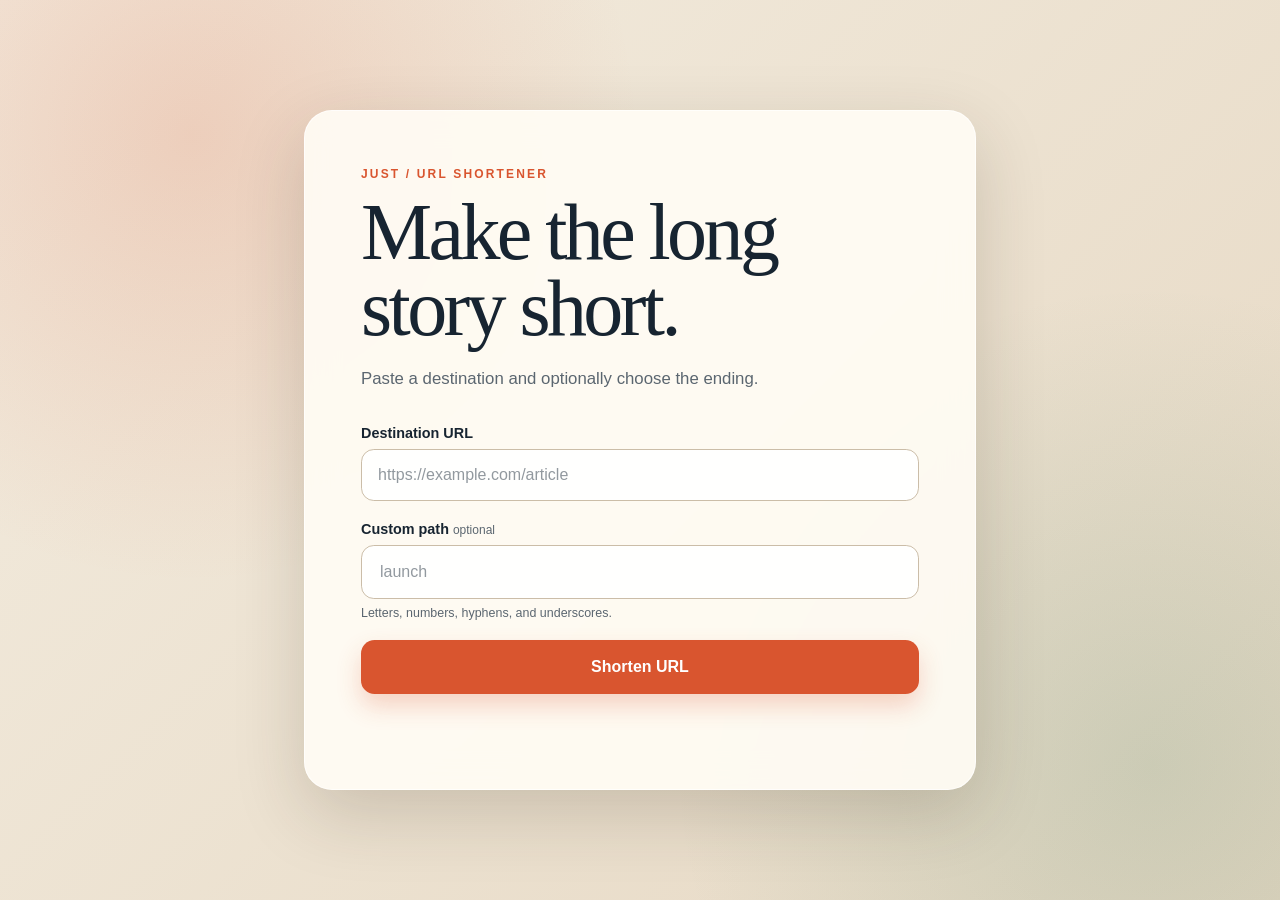
==== src/main/resources/static/ui/index.html @ 79a8b8de "feat: add URL shortener UI shell" ====
<!doctype html>
<html lang="en">
<head>
    <meta charset="utf-8">
    <meta name="viewport" content="width=device-width, initial-scale=1">
    <meta name="description" content="Shorten a URL with an optional custom path.">
    <title>JUST - URL Shortener</title>
    <link rel="stylesheet" href="./styles.css">
    <script src="./app.js" defer></script>
</head>
<body>
<main class="page-shell">
    <section class="shortener-card" aria-labelledby="page-title">
        <p class="eyebrow">JUST / URL SHORTENER</p>
        <h1 id="page-title">Make the long story short.</h1>
        <p class="intro">
            Paste a destination and optionally choose the ending.
        </p>

        <form id="shorten-form">
            <div class="field">
                <label for="original-url">Destination URL</label>
                <input
                        id="original-url"
                        name="url"
                        type="url"
                        inputmode="url"
                        autocomplete="url"
                        maxlength="2048"
                        placeholder="https://example.com/article"
                        required>
            </div>

            <div class="field">
                <label for="custom-path">
                    Custom path <span class="optional">optional</span>
                </label>
                <div class="path-input">
                    <span id="origin-prefix" class="origin-prefix" aria-hidden="true"></span>
                    <input
                            id="custom-path"
                            name="customPath"
                            type="text"
                            pattern="[A-Za-z0-9_-]+"
                            maxlength="64"
                            autocomplete="off"
                            spellcheck="false"
                            placeholder="launch">
                </div>
                <p class="field-hint">Letters, numbers, hyphens, and underscores.</p>
            </div>

            <button id="shorten-button" class="primary-button" type="submit">
                Shorten URL
            </button>
        </form>

        <section id="result" class="result" hidden>
            <p class="result-label">Your short link</p>
            <a
                    id="short-url"
                    href="#"
                    target="_blank"
                    rel="noopener noreferrer"></a>
            <button id="copy-button" class="copy-button" type="button">Copy</button>
        </section>

        <p id="status" class="status" role="status" aria-live="polite"></p>
        <noscript>
            <p class="status status-error">JavaScript is required to shorten URLs.</p>
        </noscript>
    </section>
</main>
</body>
</html>
---- src/main/resources/static/ui/styles.css ----
:root {
    --canvas: #f3ecdf;
    --canvas-deep: #e6d8c3;
    --paper: rgba(255, 252, 245, 0.92);
    --ink: #172431;
    --muted: #5b6670;
    --line: #cbbda8;
    --accent: #d9552f;
    --accent-dark: #a9361b;
    --success: #216e4e;
    --error: #a62d2d;
    --shadow: 0 24px 70px rgba(50, 38, 22, 0.18);
}

* {
    box-sizing: border-box;
}

body {
    min-height: 100vh;
    margin: 0;
    color: var(--ink);
    background:
        radial-gradient(circle at 15% 15%, rgba(217, 85, 47, 0.18), transparent 28rem),
        radial-gradient(circle at 90% 85%, rgba(33, 110, 78, 0.14), transparent 30rem),
        linear-gradient(135deg, var(--canvas), var(--canvas-deep));
    font-family: "Avenir Next", "Gill Sans", "Trebuchet MS", sans-serif;
}

.page-shell {
    display: grid;
    min-height: 100vh;
    place-items: center;
    padding: 2rem 1rem;
}

.shortener-card {
    width: min(100%, 42rem);
    padding: clamp(1.5rem, 5vw, 3.5rem);
    border: 1px solid rgba(255, 255, 255, 0.72);
    border-radius: 1.75rem;
    background: var(--paper);
    box-shadow: var(--shadow);
    backdrop-filter: blur(16px);
}

.eyebrow {
    margin: 0 0 0.8rem;
    color: var(--accent);
    font-size: 0.75rem;
    font-weight: 800;
    letter-spacing: 0.18em;
}

h1 {
    max-width: 11ch;
    margin: 0;
    font-family: Georgia, "Times New Roman", serif;
    font-size: clamp(2.6rem, 9vw, 5rem);
    font-weight: 500;
    line-height: 0.95;
    letter-spacing: -0.045em;
}

.intro {
    max-width: 30rem;
    margin: 1.25rem 0 2rem;
    color: var(--muted);
    font-size: 1.05rem;
    line-height: 1.6;
}

.field {
    margin-bottom: 1.25rem;
}

label {
    display: block;
    margin-bottom: 0.5rem;
    font-size: 0.9rem;
    font-weight: 750;
}

.optional {
    color: var(--muted);
    font-size: 0.75rem;
    font-weight: 500;
}

input {
    width: 100%;
    min-height: 3.25rem;
    border: 1px solid var(--line);
    border-radius: 0.8rem;
    outline: none;
    background: rgba(255, 255, 255, 0.86);
    color: var(--ink);
    font: inherit;
}

#original-url {
    padding: 0 1rem;
}

input::placeholder {
    color: #92999f;
}

input:focus {
    border-color: var(--accent);
    box-shadow: 0 0 0 4px rgba(217, 85, 47, 0.14);
}

.path-input {
    display: flex;
    align-items: center;
    overflow: hidden;
    border: 1px solid var(--line);
    border-radius: 0.8rem;
    background: rgba(255, 255, 255, 0.86);
}

.path-input:focus-within {
    border-color: var(--accent);
    box-shadow: 0 0 0 4px rgba(217, 85, 47, 0.14);
}

.path-input input {
    min-width: 0;
    border: 0;
    border-radius: 0;
    box-shadow: none;
    background: transparent;
}

.origin-prefix {
    display: block;
    max-width: 55%;
    padding-left: 1rem;
    overflow: hidden;
    color: var(--muted);
    font-size: 0.9rem;
    text-overflow: ellipsis;
    white-space: nowrap;
}

.field-hint {
    margin: 0.45rem 0 0;
    color: var(--muted);
    font-size: 0.78rem;
}

.primary-button,
.copy-button {
    border: 0;
    cursor: pointer;
    font: inherit;
    font-weight: 750;
}

.primary-button {
    width: 100%;
    min-height: 3.4rem;
    border-radius: 0.85rem;
    background: var(--accent);
    color: white;
    box-shadow: 0 12px 24px rgba(217, 85, 47, 0.24);
}

.primary-button:hover {
    background: var(--accent-dark);
}

.primary-button:disabled {
    cursor: wait;
    opacity: 0.62;
}

.result {
    display: grid;
    grid-template-columns: minmax(0, 1fr) auto;
    gap: 0.65rem;
    align-items: center;
    margin-top: 1.5rem;
    padding: 1rem;
    border: 1px solid #b9d4c5;
    border-radius: 0.9rem;
    background: #eef8f2;
}

.result[hidden] {
    display: none;
}

.result-label {
    grid-column: 1 / -1;
    margin: 0;
    color: var(--success);
    font-size: 0.76rem;
    font-weight: 800;
    letter-spacing: 0.08em;
    text-transform: uppercase;
}

#short-url {
    min-width: 0;
    overflow: hidden;
    color: var(--success);
    font-weight: 700;
    text-overflow: ellipsis;
    white-space: nowrap;
}

.copy-button {
    padding: 0.65rem 0.9rem;
    border-radius: 0.65rem;
    background: var(--success);
    color: white;
}

.status {
    min-height: 1.4rem;
    margin: 1rem 0 0;
    color: var(--muted);
    font-size: 0.9rem;
}

.status[data-kind="success"] {
    color: var(--success);
}

.status[data-kind="error"],
.status-error {
    color: var(--error);
}

@media (max-width: 36rem) {
    .shortener-card {
        border-radius: 1.2rem;
    }

    .result {
        grid-template-columns: 1fr;
    }

    .copy-button {
        width: 100%;
    }
}
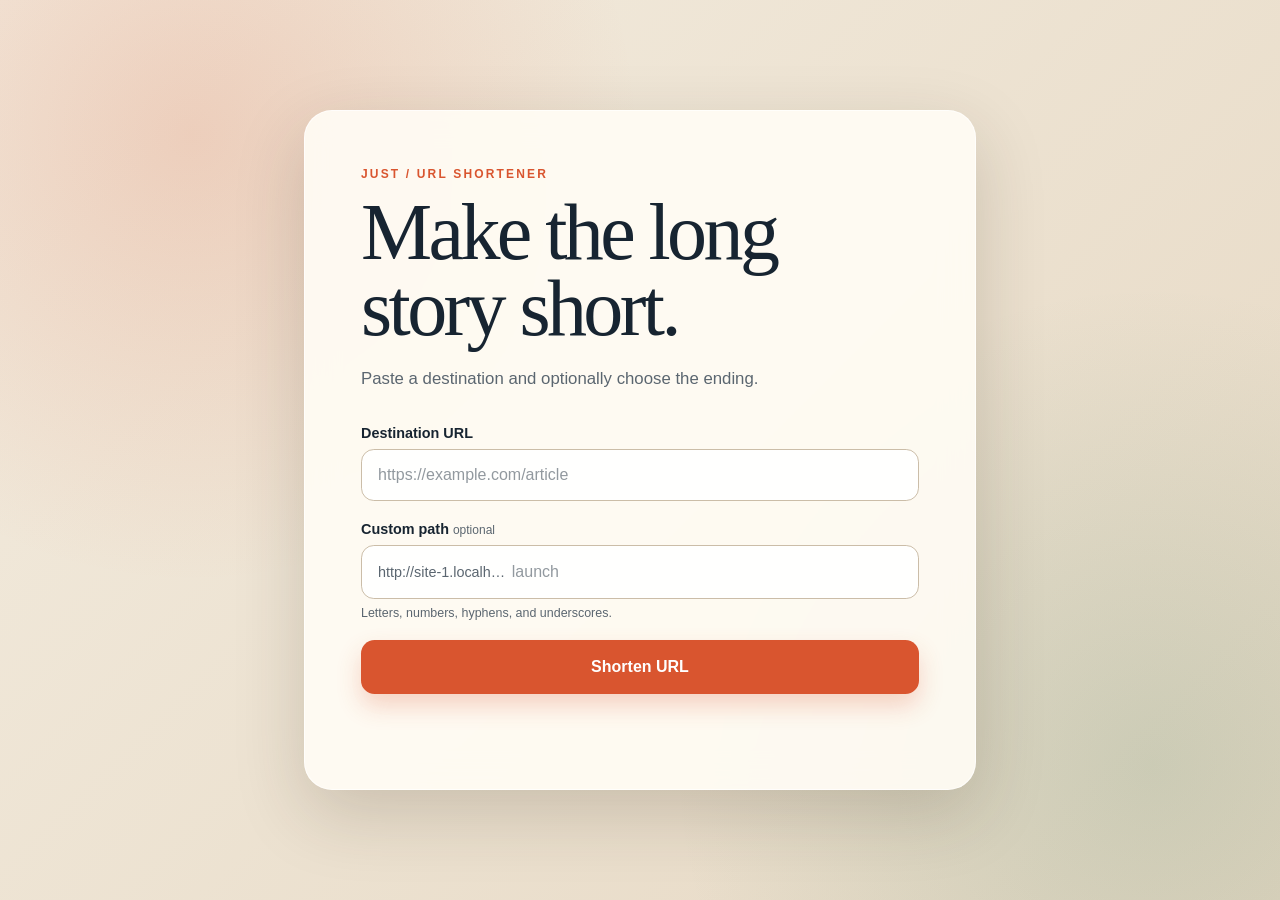
==== commit f912f4c3: "Serve UI at root, add favicon and Open Graph tags" ====
--- a/src/main/resources/static/ui/index.html
+++ b/src/main/resources/static/ui/index.html
@@ -5,6 +5,10 @@
     <meta name="viewport" content="width=device-width, initial-scale=1">
     <meta name="description" content="Shorten a URL with an optional custom path.">
     <title>JUST - URL Shortener</title>
+    <meta property="og:title" content="JUST - URL Shortener">
+    <meta property="og:description" content="Shorten a URL with an optional custom path.">
+    <meta property="og:type" content="website">
+    <link rel="icon" href="data:image/svg+xml,%3Csvg xmlns='http://www.w3.org/2000/svg' viewBox='0 0 32 32'%3E%3Crect width='32' height='32' rx='8' fill='%23d95530'/%3E%3Ctext x='16' y='23' font-size='20' font-family='Georgia,serif' font-weight='bold' text-anchor='middle' fill='white'%3EJ%3C/text%3E%3C/svg%3E">
     <link rel="stylesheet" href="./styles.css">
     <script src="./app.js" defer></script>
 </head>
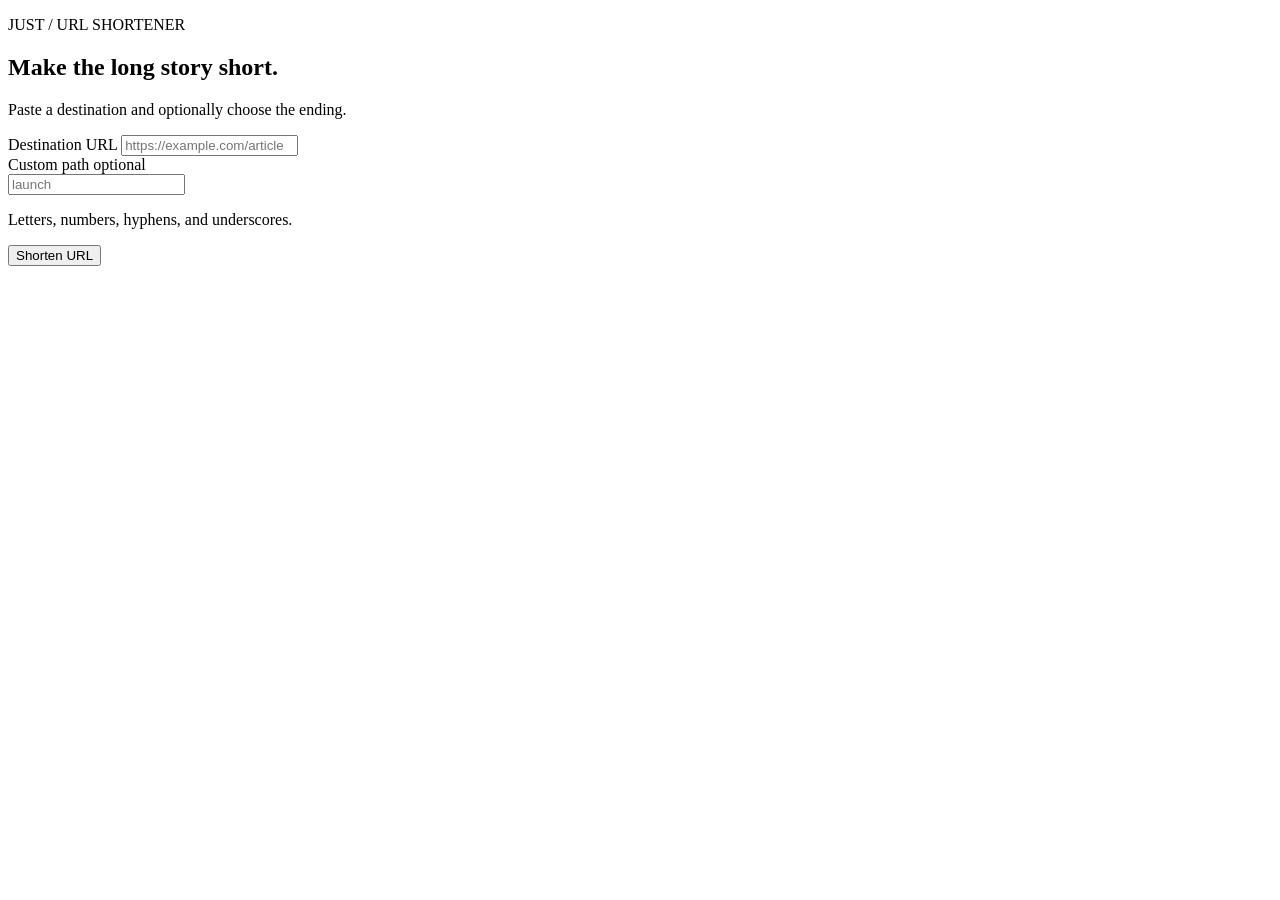
==== commit fe06eae5: "Fix UI asset paths at root and custom-path pattern" ====
--- a/src/main/resources/static/ui/index.html
+++ b/src/main/resources/static/ui/index.html
@@ -9,8 +9,8 @@
     <meta property="og:description" content="Shorten a URL with an optional custom path.">
     <meta property="og:type" content="website">
     <link rel="icon" href="data:image/svg+xml,%3Csvg xmlns='http://www.w3.org/2000/svg' viewBox='0 0 32 32'%3E%3Crect width='32' height='32' rx='8' fill='%23d95530'/%3E%3Ctext x='16' y='23' font-size='20' font-family='Georgia,serif' font-weight='bold' text-anchor='middle' fill='white'%3EJ%3C/text%3E%3C/svg%3E">
-    <link rel="stylesheet" href="./styles.css">
-    <script src="./app.js" defer></script>
+    <link rel="stylesheet" href="/ui/styles.css">
+    <script src="/ui/app.js" defer></script>
 </head>
 <body>
 <main class="page-shell">
@@ -45,7 +45,7 @@
                             id="custom-path"
                             name="customPath"
                             type="text"
-                            pattern="[A-Za-z0-9_-]+"
+                            pattern="[A-Za-z0-9_\-]+"
                             maxlength="64"
                             autocomplete="off"
                             spellcheck="false"
